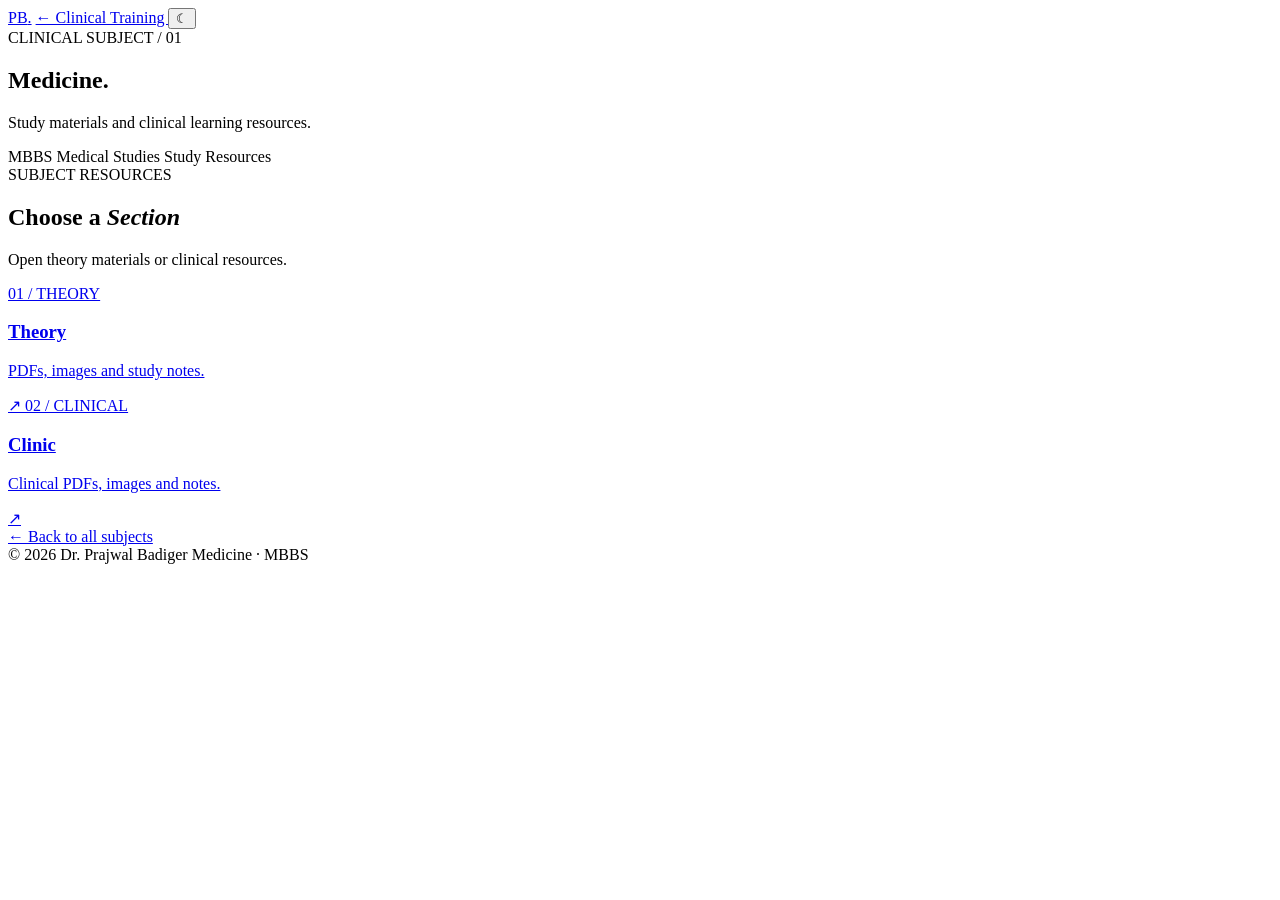
==== frontend/subjects/medicine/index.html @ 0a5cb019 "Add Feature" ====
<!doctype html>
<html lang="en">
  <head>
    <meta charset="UTF-8" />
    <meta name="viewport" content="width=device-width, initial-scale=1.0" />

    <title>Medicine | Dr. Prajwal Badiger</title>

    <link rel="icon" type="image/png" href="../../assets/Icon.png" />
    <link rel="stylesheet" href="style.css" />

    <link rel="preconnect" href="https://fonts.googleapis.com" />
    <link rel="preconnect" href="https://fonts.gstatic.com" crossorigin />

    <link
      href="https://fonts.googleapis.com/css2?family=Manrope:wght@400;500;600;700;800&family=Playfair+Display:wght@500;600;700&display=swap"
      rel="stylesheet"
    />
  </head>

  <body>
    <header class="navbar">
      <div class="navbar-inner">
        <a href="../../index.html" class="logo">PB<span>.</span></a>

        <a href="../../index.html#clinical" class="back-link">
          ← Clinical Training
        </a>

        <button
          type="button"
          class="theme-toggle"
          id="themeToggle"
          aria-label="Toggle theme"
        >
          <span class="theme-icon">☾</span>
        </button>
      </div>
    </header>

    <main>
      <section class="medicine-hero">
        <div class="container">
          <span class="eyebrow">CLINICAL SUBJECT / 01</span>

          <h1>Medicine<span>.</span></h1>

          <p class="description">
            Study materials and clinical learning resources.
          </p>

          <div class="subject-meta">
            <span>MBBS</span>
            <span>Medical Studies</span>
            <span>Study Resources</span>
          </div>
        </div>
      </section>

      <section class="resources">
        <div class="container">
          <div class="section-heading">
            <span class="eyebrow">SUBJECT RESOURCES</span>
            <h2>Choose a <em>Section</em></h2>
            <p>Open theory materials or clinical resources.</p>
          </div>

          <div class="resource-grid">
            <a href="theory/" class="resource-card">
              <span class="resource-number">01 / THEORY</span>
              <div>
                <h3>Theory</h3>
                <p>PDFs, images and study notes.</p>
              </div>
              <span class="resource-arrow">↗</span>
            </a>

            <a href="clinic/" class="resource-card">
              <span class="resource-number">02 / CLINICAL</span>
              <div>
                <h3>Clinic</h3>
                <p>Clinical PDFs, images and notes.</p>
              </div>
              <span class="resource-arrow">↗</span>
            </a>
          </div>

          <a href="../../index.html#clinical" class="bottom-back">
            ← Back to all subjects
          </a>
        </div>
      </section>
    </main>

    <footer class="footer">
      <div class="container footer-inner">
        <span>© 2026 Dr. Prajwal Badiger</span>
        <span>Medicine · MBBS</span>
      </div>
    </footer>

    <script src="script.js"></script>
  </body>
</html>
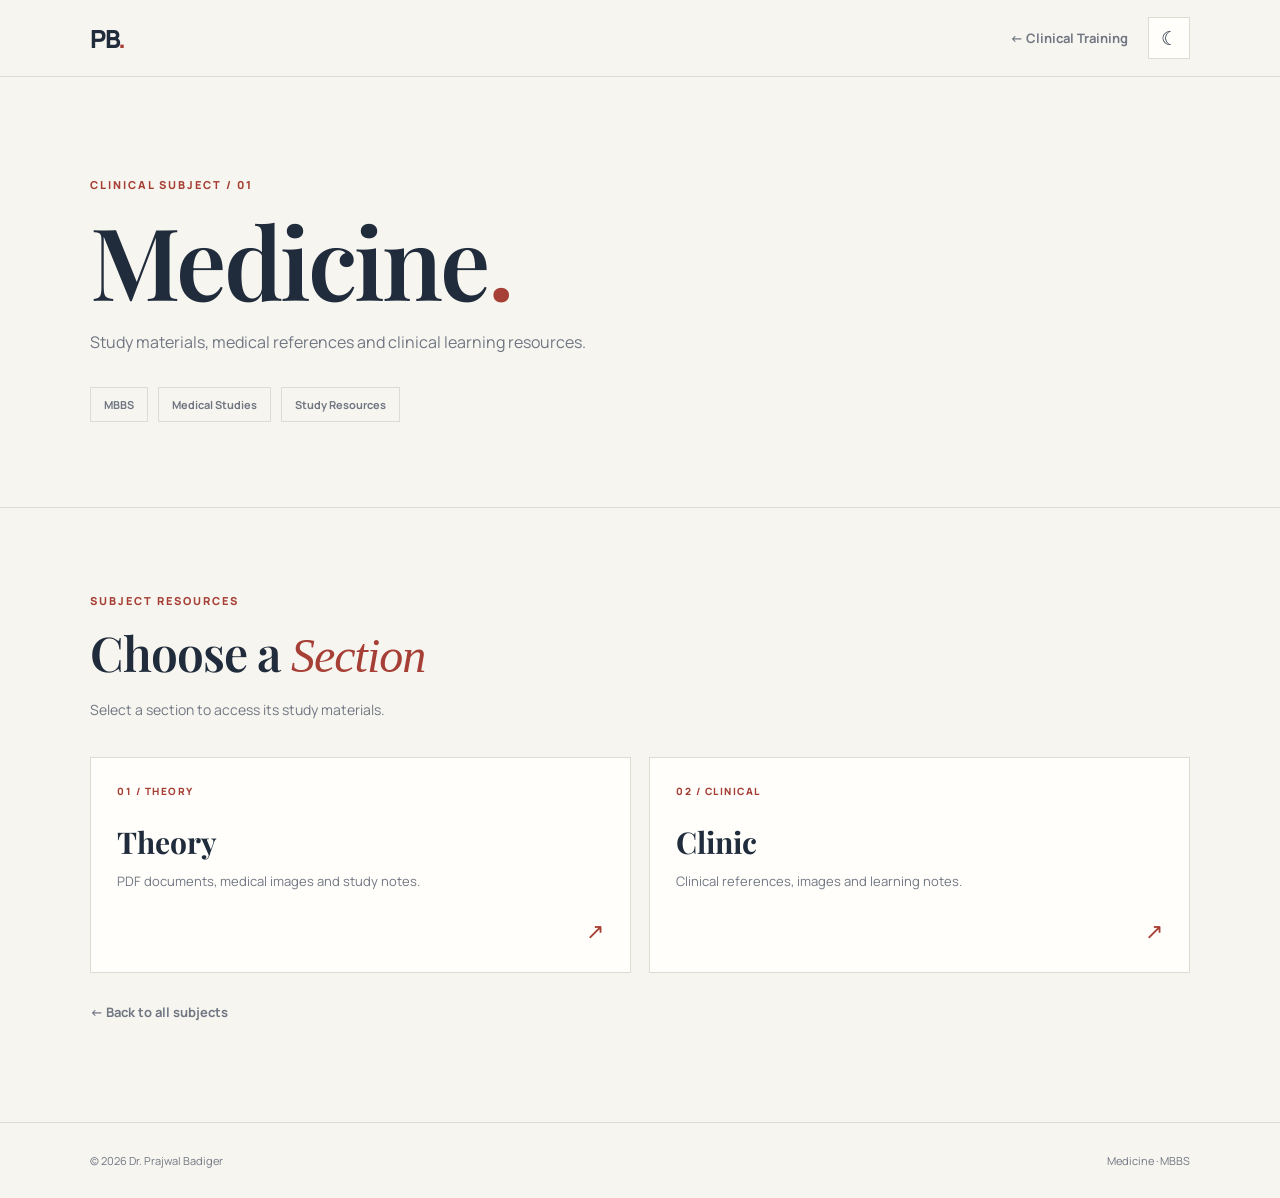
==== commit 80bc92ec: "Update portfolio and add medicine resources" ====
--- a/frontend/subjects/medicine/index.html
+++ b/frontend/subjects/medicine/index.html
@@ -5,6 +5,10 @@
     <meta name="viewport" content="width=device-width, initial-scale=1.0" />
 
     <title>Medicine | Dr. Prajwal Badiger</title>
+    <meta
+      name="description"
+      content="Medicine study resources, theory materials and clinical learning resources for Dr. Prajwal Badiger."
+    />
 
     <link rel="icon" type="image/png" href="../../assets/Icon.png" />
     <link rel="stylesheet" href="style.css" />
@@ -21,7 +25,9 @@
   <body>
     <header class="navbar">
       <div class="navbar-inner">
-        <a href="../../index.html" class="logo">PB<span>.</span></a>
+        <a href="../../index.html" class="logo" aria-label="Portfolio home">
+          PB<span>.</span>
+        </a>
 
         <a href="../../index.html#clinical" class="back-link">
           ← Clinical Training
@@ -46,7 +52,7 @@
           <h1>Medicine<span>.</span></h1>
 
           <p class="description">
-            Study materials and clinical learning resources.
+            Study materials, medical references and clinical learning resources.
           </p>
 
           <div class="subject-meta">
@@ -57,31 +63,43 @@
         </div>
       </section>
 
-      <section class="resources">
+      <section class="resources" id="resources">
         <div class="container">
           <div class="section-heading">
             <span class="eyebrow">SUBJECT RESOURCES</span>
             <h2>Choose a <em>Section</em></h2>
-            <p>Open theory materials or clinical resources.</p>
+            <p>Select a section to access its study materials.</p>
           </div>
 
           <div class="resource-grid">
-            <a href="theory/" class="resource-card">
+            <a
+              href="theory/index.html"
+              class="resource-card"
+              aria-label="Open Medicine Theory resources"
+            >
               <span class="resource-number">01 / THEORY</span>
+
               <div>
                 <h3>Theory</h3>
-                <p>PDFs, images and study notes.</p>
+                <p>PDF documents, medical images and study notes.</p>
               </div>
-              <span class="resource-arrow">↗</span>
+
+              <span class="resource-arrow" aria-hidden="true">↗</span>
             </a>
 
-            <a href="clinic/" class="resource-card">
+            <a
+              href="clinic/index.html"
+              class="resource-card"
+              aria-label="Open Medicine Clinical resources"
+            >
               <span class="resource-number">02 / CLINICAL</span>
+
               <div>
                 <h3>Clinic</h3>
-                <p>Clinical PDFs, images and notes.</p>
+                <p>Clinical references, images and learning notes.</p>
               </div>
-              <span class="resource-arrow">↗</span>
+
+              <span class="resource-arrow" aria-hidden="true">↗</span>
             </a>
           </div>
 
--- a/frontend/subjects/medicine/style.css
+++ b/frontend/subjects/medicine/style.css
@@ -0,0 +1,423 @@
+:root {
+  color-scheme: light;
+  --paper: #f7f5ef;
+  --surface: #fffefa;
+  --text: #202c3c;
+  --muted: #707783;
+  --accent: #a63f35;
+  --border: #dedbd2;
+  --soft: #eeece4;
+}
+
+body.dark {
+  color-scheme: dark;
+  --paper: #172331;
+  --surface: #202e3d;
+  --text: #f1f2ef;
+  --muted: #b4bdc7;
+  --accent: #e07b6e;
+  --border: #394958;
+  --soft: #293847;
+}
+
+* {
+  box-sizing: border-box;
+}
+
+html {
+  scroll-behavior: smooth;
+}
+
+body {
+  margin: 0;
+  background: var(--paper);
+  color: var(--text);
+  font-family: "Manrope", sans-serif;
+  transition:
+    background 0.2s ease,
+    color 0.2s ease;
+}
+
+a {
+  color: inherit;
+  text-decoration: none;
+}
+
+button {
+  font: inherit;
+}
+
+.container {
+  width: min(1100px, calc(100% - 40px));
+  margin-inline: auto;
+}
+
+/* Navigation */
+
+.navbar {
+  position: sticky;
+  top: 0;
+  z-index: 10;
+  background: var(--paper);
+  border-bottom: 1px solid var(--border);
+}
+
+.navbar-inner {
+  width: min(1100px, calc(100% - 40px));
+  min-height: 76px;
+  margin-inline: auto;
+  display: flex;
+  align-items: center;
+  justify-content: space-between;
+  gap: 20px;
+}
+
+.logo {
+  font-size: 25px;
+  font-weight: 800;
+  letter-spacing: -1.5px;
+}
+
+.logo span,
+.medicine-hero h1 span {
+  color: var(--accent);
+}
+
+.back-link {
+  margin-left: auto;
+  color: var(--muted);
+  font-size: 13px;
+  font-weight: 700;
+}
+
+.back-link:hover,
+.bottom-back:hover {
+  color: var(--accent);
+}
+
+.theme-toggle {
+  width: 42px;
+  height: 42px;
+  border: 1px solid var(--border);
+  background: var(--surface);
+  color: var(--text);
+  cursor: pointer;
+  font-size: 19px;
+}
+
+/* Medicine hero */
+
+.medicine-hero {
+  padding: 100px 0 85px;
+  border-bottom: 1px solid var(--border);
+}
+
+.eyebrow {
+  display: block;
+  color: var(--accent);
+  font-size: 11px;
+  font-weight: 800;
+  letter-spacing: 2px;
+}
+
+.medicine-hero h1 {
+  margin: 18px 0;
+  font-family: "Playfair Display", serif;
+  font-size: clamp(56px, 9vw, 100px);
+  font-weight: 600;
+  letter-spacing: -3px;
+  line-height: 1;
+}
+
+.description {
+  max-width: 520px;
+  color: var(--muted);
+  font-size: 16px;
+  line-height: 1.8;
+}
+
+.subject-meta {
+  display: flex;
+  flex-wrap: wrap;
+  gap: 10px;
+  margin-top: 30px;
+}
+
+.subject-meta span {
+  padding: 9px 13px;
+  border: 1px solid var(--border);
+  color: var(--muted);
+  font-size: 11px;
+  font-weight: 700;
+}
+
+/* Resource section */
+
+.resources {
+  padding: 85px 0 100px;
+}
+
+.section-heading {
+  margin-bottom: 35px;
+}
+
+.section-heading h2 {
+  margin: 12px 0;
+  font-family: "Playfair Display", serif;
+  font-size: clamp(32px, 5vw, 48px);
+  font-weight: 600;
+  letter-spacing: -1px;
+}
+
+.section-heading h2 em {
+  color: var(--accent);
+  font-weight: 500;
+}
+
+.section-heading p {
+  color: var(--muted);
+  font-size: 14px;
+  line-height: 1.7;
+}
+
+.resource-grid {
+  display: grid;
+  grid-template-columns: repeat(2, minmax(0, 1fr));
+  gap: 18px;
+}
+
+.resource-card {
+  min-height: 210px;
+  padding: 26px;
+  display: flex;
+  flex-direction: column;
+  align-items: flex-start;
+  justify-content: space-between;
+  gap: 24px;
+  border: 1px solid var(--border);
+  background: var(--surface);
+  transition:
+    border-color 0.2s ease,
+    background 0.2s ease;
+}
+
+.resource-card:hover {
+  border-color: var(--accent);
+  background: var(--soft);
+}
+
+.resource-number {
+  color: var(--accent);
+  font-size: 10px;
+  font-weight: 800;
+  letter-spacing: 1.5px;
+}
+
+.resource-card h3 {
+  margin: 0 0 8px;
+  font-family: "Playfair Display", serif;
+  font-size: 30px;
+}
+
+.resource-card p {
+  margin: 0;
+  color: var(--muted);
+  font-size: 13px;
+  line-height: 1.7;
+}
+
+.resource-arrow {
+  align-self: flex-end;
+  color: var(--accent);
+  font-size: 22px;
+}
+
+/* Theory and Clinic panels */
+
+.resource-view {
+  grid-column: 1 / -1;
+  min-width: 0;
+  padding: 28px;
+  border: 1px solid var(--border);
+  background: var(--surface);
+}
+
+.resource-back {
+  padding: 0;
+  border: 0;
+  background: transparent;
+  color: var(--muted);
+  cursor: pointer;
+  font-size: 13px;
+  font-weight: 700;
+}
+
+.resource-back:hover {
+  color: var(--accent);
+}
+
+.resource-view h3 {
+  margin: 26px 0 8px;
+  font-family: "Playfair Display", serif;
+  font-size: clamp(28px, 4vw, 38px);
+}
+
+.resource-view > p {
+  color: var(--muted);
+  font-size: 13px;
+  line-height: 1.7;
+}
+
+.resource-folder-grid {
+  display: grid;
+  grid-template-columns: repeat(3, minmax(0, 1fr));
+  gap: 12px;
+  margin-top: 25px;
+}
+
+.resource-folder {
+  min-height: 75px;
+  padding: 18px;
+  display: flex;
+  align-items: center;
+  justify-content: space-between;
+  gap: 10px;
+  border: 1px solid var(--border);
+  background: var(--paper);
+  color: var(--text);
+  cursor: pointer;
+  text-align: left;
+  font-size: 13px;
+  font-weight: 800;
+}
+
+.resource-folder:hover,
+.resource-folder:focus-visible {
+  border-color: var(--accent);
+  color: var(--accent);
+}
+
+.resource-file-list {
+  margin-top: 25px;
+}
+
+.resource-file-list h4 {
+  margin: 0 0 12px;
+  font-size: 13px;
+}
+
+.resource-file-list > p {
+  color: var(--muted);
+  font-size: 13px;
+}
+
+.resource-file {
+  min-height: 62px;
+  padding: 15px 17px;
+  display: flex;
+  align-items: center;
+  justify-content: space-between;
+  gap: 15px;
+  border: 1px solid var(--border);
+  background: var(--paper);
+  font-size: 13px;
+  overflow-wrap: anywhere;
+}
+
+.resource-file + .resource-file {
+  margin-top: 8px;
+}
+
+.resource-file:hover {
+  border-color: var(--accent);
+}
+
+.resource-file span:last-child {
+  flex-shrink: 0;
+  color: var(--accent);
+  font-size: 11px;
+  font-weight: 800;
+}
+
+/* Footer */
+
+.bottom-back {
+  display: inline-block;
+  margin-top: 30px;
+  color: var(--muted);
+  font-size: 13px;
+  font-weight: 700;
+}
+
+.footer {
+  border-top: 1px solid var(--border);
+}
+
+.footer-inner {
+  min-height: 75px;
+  display: flex;
+  align-items: center;
+  justify-content: space-between;
+  gap: 20px;
+  color: var(--muted);
+  font-size: 11px;
+}
+
+/* Mobile */
+
+@media (max-width: 650px) {
+  .container,
+  .navbar-inner {
+    width: min(100% - 30px, 1100px);
+  }
+
+  .navbar-inner {
+    min-height: 65px;
+  }
+
+  .medicine-hero {
+    padding: 75px 0 65px;
+  }
+
+  .medicine-hero h1 {
+    letter-spacing: -2px;
+  }
+
+  .resources {
+    padding: 65px 0 75px;
+  }
+
+  .resource-grid {
+    grid-template-columns: 1fr;
+  }
+
+  .resource-card {
+    min-height: 175px;
+  }
+
+  .resource-view {
+    padding: 20px;
+  }
+
+  .resource-folder-grid {
+    grid-template-columns: 1fr;
+  }
+
+  .resource-folder {
+    min-height: 60px;
+  }
+
+  .resource-file {
+    align-items: flex-start;
+    flex-direction: column;
+    gap: 8px;
+  }
+
+  .footer-inner {
+    padding: 20px 0;
+    align-items: flex-start;
+    flex-direction: column;
+    justify-content: center;
+    gap: 8px;
+  }
+}
